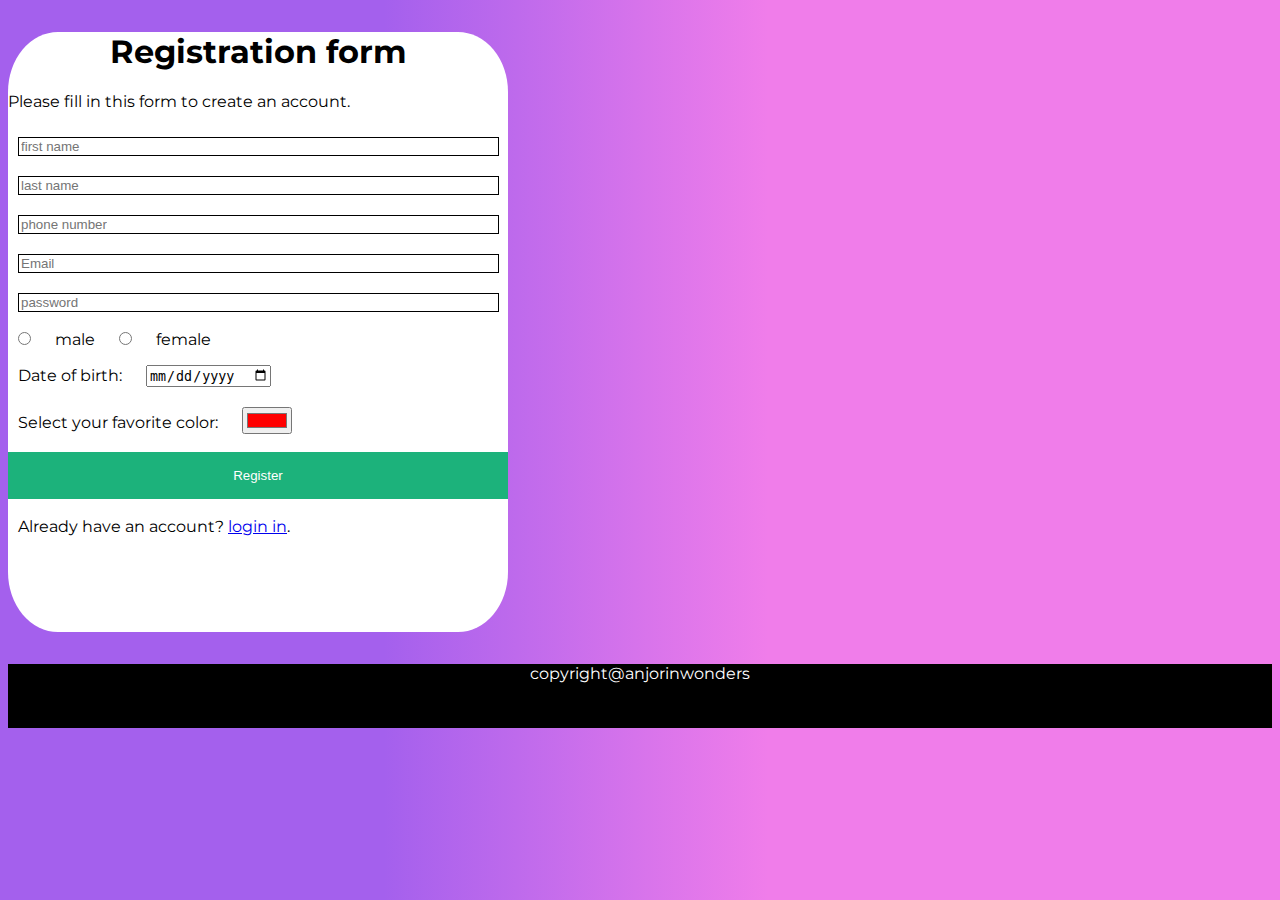
==== index.html @ fb11d4c4 "Add files via upload" ====
<!DOCTYPE html>
<html lang="en">
<head>
    <meta charset="UTF-8">
    <meta http-equiv="X-UA-Compatible" content="IE=edge">
    <meta name="viewport" content="width=device-width, initial-scale=1.0">
    <title>Registration page</title>
    <link href="https://fonts.googleapis.com/css2?family=Courgette&family=Montserrat:ital,wght@0,100;0,200;0,300;0,400;0,700;0,800;0,900;1,100;1,200;1,700&family=Ubuntu:ital,wght@0,300;0,400;0,500;0,700;1,300;1,400;1,500;1,700&display=swap" rel="stylesheet">
    <link href="https://cdn.jsdelivr.net/npm/bootstrap@5.2.0/dist/css/bootstrap.min.css" rel="stylesheet" integrity="sha384-gH2yIJqKdNHPEq0n4Mqa/HGKIhSkIHeL5AyhkYV8i59U5AR6csBvApHHNl/vI1Bx" crossorigin="anonymous">
    <link href="styles.css" rel="stylesheet" type="text/css" />
    <link rel="stylesheet" href="https://cdnjs.cloudflare.com/ajax/libs/font-awesome/6.1.2/css/all.min.css">
  
  
    <script src="https://cdn.jsdelivr.net/npm/@popperjs/core@2.11.5/dist/umd/popper.min.js" integrity="sha384-Xe+8cL9oJa6tN/veChSP7q+mnSPaj5Bcu9mPX5F5xIGE0DVittaqT5lorf0EI7Vk" crossorigin="anonymous"></script>
    <script src="https://cdn.jsdelivr.net/npm/bootstrap@5.2.0/dist/js/bootstrap.min.js" integrity="sha384-ODmDIVzN+pFdexxHEHFBQH3/9/vQ9uori45z4JjnFsRydbmQbmL5t1tQ0culUzyK" crossorigin="anonymous"></script>
</head>
<body>
<form action="">
    <div class="container">
    <h1>Registration form</h1>
    <p>Please fill in this form to create an account.</p>
    <input class="box" type="text" placeholder="first name" required><br>
    <input class="box" type="text" placeholder="last name" required><br>
    <input class="box"type="number" placeholder="phone number" required><br>
    <input class="box" type="email" placeholder="Email" required>
    <input class="box" type="password" placeholder="password" required>
    <input class="select"  type="radio" value="male" id="male" name="gender"required>
    <label class="select" for="male">male</label>
    <input class="select" type="radio" value="female" id="female" name="gender" required>
    <label class="select" for="male">female</label><br>
    <label class="select" for="birthday">Date of birth:</label>
    <input class="select" type="date" id="birthday" name="birthday" required><br>
    <label class="select" for="favcolor">Select your favorite color:</label>
    <input class="select" type="color" id="favcolor" name="favcolor" value="#ff0000" required><br>

    <button type="submit" class="registerbtn">Register</button>

   <p class="select">Already have an account? <a href="login.html">login in</a>.</p>
    </div>
    
</form>


<footer>
    <p>copyright@anjorinwonders</p>
</footer>
</body>
</html>
---- styles.css ----
body{
    background:linear-gradient(90deg,#A460ED 30%,#F07DEA 60%);
    font-family: montserrat;
}

h1{
    font-weight: 700;
    text-align: center;
}


.container{
    background-color: white;
    border-radius: 10%;
    height: 600px;
    width:500px;
    margin-top: 2rem;
    /* text-align: center; */

}

.box{
 border: 1.5px solid black;
 margin: 10px ;
 width: 95%;
 justify-items: center;
}

.select{
    margin: 10px;
}

.registerbtn {
    background-color: #04AA6D;
    color: white;
    padding: 16px 20px;
    margin: 8px 0;
    border: none;
    cursor: pointer;
    width: 100%;
    opacity: 0.9;
  }

  .registerbtn:hover{
    background:linear-gradient(90deg,#A460ED 30%,#F07DEA 60%);
  }

  footer{
    text-align: center;
    background-color: black;
    color: white;
    margin-top: 2rem;
    height:4rem;

  }

  @media (max-width:600px) {
    .container{
        background-color: white;
        border-radius: 5%;
        height: 710px;
        width:300px;
        margin-top: 2rem;
  }
}
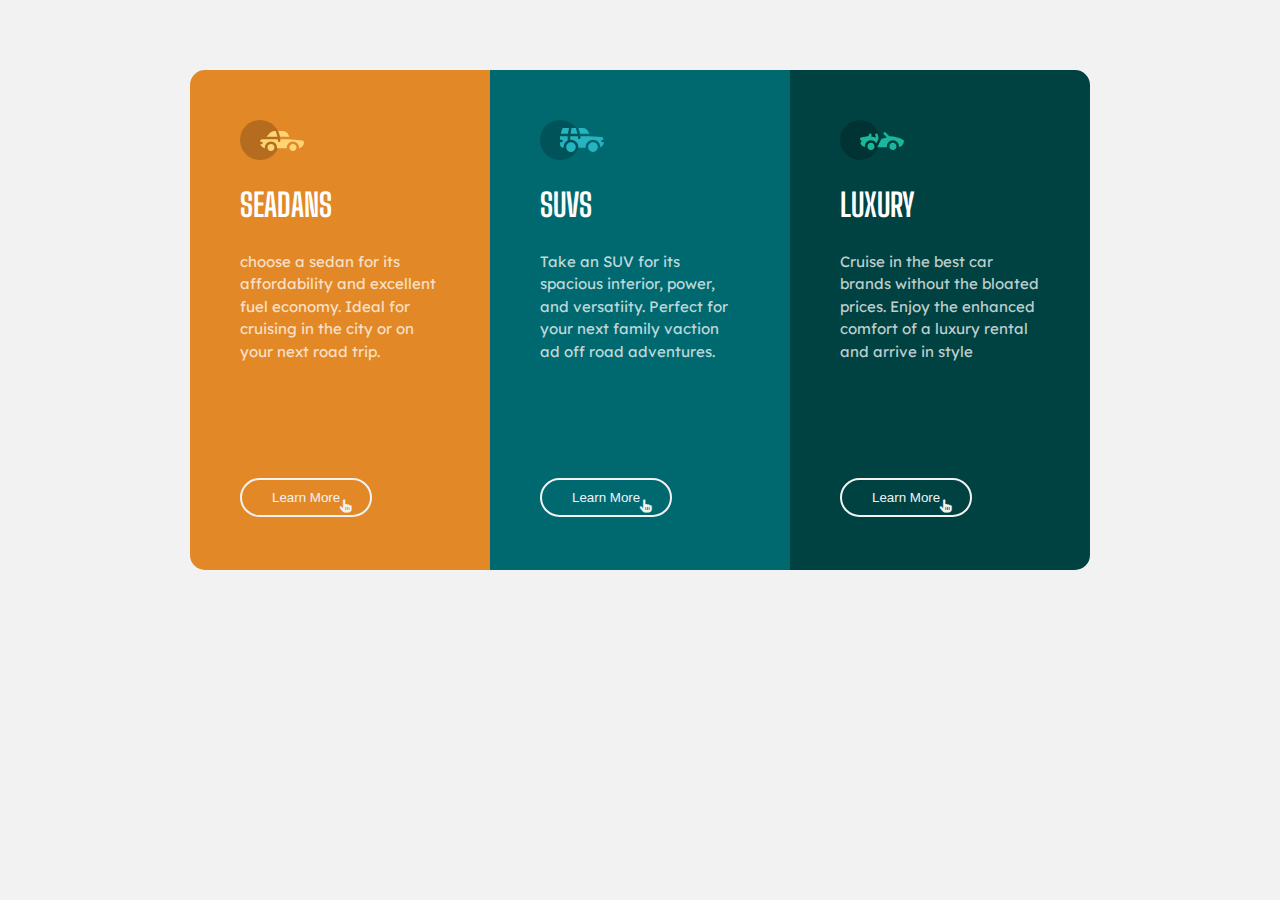
==== commit 00a4b739: "Add files via upload" ====
--- a/index.html
+++ b/index.html
@@ -1,48 +1,38 @@
-<!DOCTYPE html>
 <html lang="en">
 <head>
     <meta charset="UTF-8">
     <meta http-equiv="X-UA-Compatible" content="IE=edge">
     <meta name="viewport" content="width=device-width, initial-scale=1.0">
-    <title>Registration page</title>
-    <link href="https://fonts.googleapis.com/css2?family=Courgette&family=Montserrat:ital,wght@0,100;0,200;0,300;0,400;0,700;0,800;0,900;1,100;1,200;1,700&family=Ubuntu:ital,wght@0,300;0,400;0,500;0,700;1,300;1,400;1,500;1,700&display=swap" rel="stylesheet">
-    <link href="https://cdn.jsdelivr.net/npm/bootstrap@5.2.0/dist/css/bootstrap.min.css" rel="stylesheet" integrity="sha384-gH2yIJqKdNHPEq0n4Mqa/HGKIhSkIHeL5AyhkYV8i59U5AR6csBvApHHNl/vI1Bx" crossorigin="anonymous">
-    <link href="styles.css" rel="stylesheet" type="text/css" />
+    <title>Document</title>
+    <link href="https://fonts.googleapis.com/css2?family=Big+Shoulders+Display:wght@700&family=Courgette&family=Lexend+Deca&family=Montserrat:ital,wght@0,100;0,200;0,300;0,400;0,700;0,800;0,900;1,100;1,200;1,700&family=Ubuntu:ital,wght@0,300;0,400;0,500;0,700;1,300;1,400;1,500;1,700&display=swap" rel="stylesheet">
+    <link rel="stylesheet" href="styles.css">
     <link rel="stylesheet" href="https://cdnjs.cloudflare.com/ajax/libs/font-awesome/6.1.2/css/all.min.css">
-  
-  
-    <script src="https://cdn.jsdelivr.net/npm/@popperjs/core@2.11.5/dist/umd/popper.min.js" integrity="sha384-Xe+8cL9oJa6tN/veChSP7q+mnSPaj5Bcu9mPX5F5xIGE0DVittaqT5lorf0EI7Vk" crossorigin="anonymous"></script>
-    <script src="https://cdn.jsdelivr.net/npm/bootstrap@5.2.0/dist/js/bootstrap.min.js" integrity="sha384-ODmDIVzN+pFdexxHEHFBQH3/9/vQ9uori45z4JjnFsRydbmQbmL5t1tQ0culUzyK" crossorigin="anonymous"></script>
 </head>
 <body>
-<form action="">
-    <div class="container">
-    <h1>Registration form</h1>
-    <p>Please fill in this form to create an account.</p>
-    <input class="box" type="text" placeholder="first name" required><br>
-    <input class="box" type="text" placeholder="last name" required><br>
-    <input class="box"type="number" placeholder="phone number" required><br>
-    <input class="box" type="email" placeholder="Email" required>
-    <input class="box" type="password" placeholder="password" required>
-    <input class="select"  type="radio" value="male" id="male" name="gender"required>
-    <label class="select" for="male">male</label>
-    <input class="select" type="radio" value="female" id="female" name="gender" required>
-    <label class="select" for="male">female</label><br>
-    <label class="select" for="birthday">Date of birth:</label>
-    <input class="select" type="date" id="birthday" name="birthday" required><br>
-    <label class="select" for="favcolor">Select your favorite color:</label>
-    <input class="select" type="color" id="favcolor" name="favcolor" value="#ff0000" required><br>
-
-    <button type="submit" class="registerbtn">Register</button>
-
-   <p class="select">Already have an account? <a href="login.html">login in</a>.</p>
-    </div>
-    
-</form>
-
-
-<footer>
-    <p>copyright@anjorinwonders</p>
-</footer>
+    <div class="flex-container">
+        <div class="box-1">
+            <svg width="64" height="40" xmlns="http://www.w3.org/2000/svg"><g fill="none" fill-rule="evenodd"><circle fill="#000" opacity=".201" cx="20" cy="20" r="20"/><path d="M52.936 24.11c1.942 0 3.517 1.542 3.517 3.445 0 1.903-1.575 3.445-3.517 3.445s-3.516-1.542-3.516-3.445c0-1.903 1.574-3.445 3.516-3.445zm-21.957 0c1.942 0 3.517 1.542 3.517 3.445 0 1.903-1.575 3.445-3.517 3.445s-3.516-1.542-3.516-3.445c0-1.903 1.574-3.445 3.516-3.445zm6.948-4.848v1.429c0 .716.61 1.293 1.348 1.259a1.295 1.295 0 001.225-1.295v-1.393h8.256l13.483 1.313c.956.093 1.676.881 1.676 1.814 0 2.89-2.126 5.303-4.926 5.819.397-3.557-2.458-6.62-6.053-6.62-3.646 0-6.504 3.14-6.039 6.723h-9.879c.466-3.588-2.397-6.722-6.039-6.722-3.595 0-6.45 3.062-6.052 6.62-2.14-.398-3.916-1.912-4.61-3.931h1.142c.731 0 1.32-.598 1.285-1.322-.033-.678-.629-1.2-1.322-1.2H20v-.251c0-1.274 1.066-2.243 2.306-2.243h15.62zM42.59 11c2.645 0 4.99 1.556 5.972 3.963l.726 1.779H40.17L38.413 11h4.178zm-6.865 0l1.758 5.741H26.505l3.357-3.654A6.502 6.502 0 0134.644 11h1.082z" fill="#FFD473" fill-rule="nonzero"/></g></svg>
+            <h1>SEADANS</h1>
+            <p>choose a sedan for its affordability and excellent fuel economy.
+                Ideal for cruising in the city or on your next road trip.
+            </p>
+            <button class="button button1">Learn More<i class="fa-solid fa-hand-pointer"></i></button>
+        </div>
+        <div class="box-2">
+            <svg width="64" height="40" xmlns="http://www.w3.org/2000/svg"><g fill="none" fill-rule="evenodd"><circle fill="#000" opacity=".201" cx="20" cy="20" r="20"/><path d="M31.002 22.358c2.917 0 5.18 2.593 4.762 5.506a4.828 4.828 0 01-2.962 3.778 4.797 4.797 0 01-5.3-1.165c-1.188-1.26-1.235-2.613-1.263-2.613-.42-2.924 1.857-5.506 4.763-5.506zm22 0c3.457 0 5.798 3.567 4.41 6.744A4.816 4.816 0 0152.3 31.94a4.826 4.826 0 01-4.06-4.077c-.42-2.915 1.846-5.506 4.762-5.506zm-15.04-6.083v1.462a1.29 1.29 0 001.352 1.29c.693-.033 1.227-.631 1.227-1.326v-1.426h8.3l13.056.716a1.29 1.29 0 011.164.917c.27.895.446 1.477.563 1.87h-1.047c-.694 0-1.291.534-1.324 1.228a1.29 1.29 0 001.288 1.352h1.445c-.164 2.225-1.57 4.193-3.6 5.05.13-4.212-3.255-7.63-7.384-7.63-4.317 0-7.762 3.718-7.358 8.086h-7.285c.43-4.655-3.503-8.531-8.131-8.046v-3.543h7.734zm-10.312 0v4.308a7.4 7.4 0 00-4.006 7.274 3.874 3.874 0 01-3.642-3.864v-1.635h1.46a1.29 1.29 0 000-2.58h-1.461v-3.213l.003-.29h7.646zm14.986-8.196c2.65 0 5 1.592 5.984 4.055l.63 1.579a5.525 5.525 0 01-.065-.004l-.026-.002-.034-.002-.022-.002a4.178 4.178 0 00-.224-.006l-.098-.001h-.039l-.136-.001h-.052l-.326-.001H40.211L38.528 8.08zm-13.632 0l-1.122 5.616h-7.144l1.47-4.71a1.29 1.29 0 011.231-.906h5.565zm6.832 0l1.683 5.615h-7.007l1.121-5.615h4.203z" fill="#26B5C0" fill-rule="nonzero"/></g></svg>
+            <h1>SUVS</h1>
+            <p>Take an SUV for its spacious interior, power, and versatiity.
+               Perfect for your next family vaction ad off road adventures.
+            </p>
+            <button class="button button2">Learn More<i class="fa-solid fa-hand-pointer"></i></button>
+        </div>
+        <div class="box-3">
+            <svg width="64" height="40" xmlns="http://www.w3.org/2000/svg"><g fill="none" fill-rule="evenodd"><circle fill="#000" opacity=".201" cx="20" cy="20" r="20"/><path d="M30.98 22.835c1.941 0 3.516 1.604 3.516 3.583 0 1.978-1.575 3.582-3.517 3.582s-3.516-1.604-3.516-3.582c0-1.979 1.574-3.583 3.516-3.583zm21.956 0c1.942 0 3.517 1.604 3.517 3.583 0 1.978-1.575 3.582-3.517 3.582s-3.516-1.604-3.516-3.582c0-1.979 1.574-3.583 3.516-3.583zm-9.143-10.45a1.27 1.27 0 011.819 0l3.715 3.784c4.444-.115 9.7 1.142 13.964 3.753.387.237.624.664.624 1.124 0 3.006-2.126 5.514-4.926 6.05.397-3.698-2.458-6.882-6.053-6.882-3.646 0-6.504 3.264-6.039 6.99h-9.669c.76-1.544.993-2.026 1.337-2.711l.082-.162c.421-.835 1.056-2.07 2.883-5.65 1.68-.023 3.47-.408 5.247-1.403l-2.984-3.04a1.328 1.328 0 010-1.854zm-7.68 1.064c.683-.2 1.395.202 1.592.898l.749 2.652a3.46 3.46 0 01-.247 2.51l-1.733 3.395-.216.424c-1.07-1.89-3.06-3.114-5.279-3.114-3.595 0-6.45 3.184-6.052 6.885-1.832-.347-3.414-1.537-4.278-3.276a1.331 1.331 0 01.117-1.376l.955-1.303-1.325-1.295c-.751-.735-.376-2.024.64-2.231l6.614-1.346.13-.026c.092-.019.145-.03.157-.031.314-.146 1.07-.591 1.07-1.506 0-.734.592-1.327 1.316-1.31.712.016 1.268.662 1.256 1.388a4.11 4.11 0 01-.348 1.611 22.69 22.69 0 014.7 1.146l-.7-2.473a1.314 1.314 0 01.882-1.622z" fill="#19B89D" fill-rule="nonzero"/></g></svg>
+            <h1>LUXURY</h1>
+            <p>Cruise in the best car brands without the bloated prices.
+                Enjoy the enhanced comfort of  a luxury rental and arrive in style</p>
+            <button class="button button3">Learn More<i class="fa-solid fa-hand-pointer"></i></button>
+        </div>  
+      </div>
 </body>
 </html>--- a/styles.css
+++ b/styles.css
@@ -1,65 +1,103 @@
 body{
-    background:linear-gradient(90deg,#A460ED 30%,#F07DEA 60%);
-    font-family: montserrat;
+    background-color: hsl(0, 0%, 95%);
 }
 
 h1{
-    font-weight: 700;
-    text-align: center;
+    font-family: 'Big Shoulders Display', cursive;
+    color: white;
+}
+
+p{
+    font-family: 'Lexend Deca', sans-serif;
+    font-size: 15px;
+    color:hsla(0, 0%, 100%, 0.75)
+
+}
+
+.flex-container{
+    display: flex;
+    flex-direction: row;
+    justify-content: center;
+    align-items: center;
+    margin-top: 70px;
 }
 
 
-.container{
-    background-color: white;
-    border-radius: 10%;
-    height: 600px;
-    width:500px;
-    margin-top: 2rem;
-    /* text-align: center; */
 
+.box-1{
+    height: 400px;
+    width: 200px;
+    background-color: hsl(31, 77%, 52%);
+    border-radius: 15px 0 0 15px;
+    padding: 50px;
+    line-height: 1.5;
+    
 }
 
-.box{
- border: 1.5px solid black;
- margin: 10px ;
- width: 95%;
- justify-items: center;
+.box-2{
+    height: 400px;
+    width: 200px;
+    background-color:hsl(184, 100%, 22%);
+    padding: 50px;
+    line-height: 1.5;
 }
 
-.select{
-    margin: 10px;
+.box-3{
+    height: 400px;
+    width: 200px;
+    background-color:hsl(179, 100%, 13%);
+    border-radius:0 15px 15px 0;
+    padding: 50px;
+    line-height: 1.5;
 }
 
-.registerbtn {
-    background-color: #04AA6D;
-    color: white;
-    padding: 16px 20px;
-    margin: 8px 0;
-    border: none;
-    cursor: pointer;
-    width: 100%;
-    opacity: 0.9;
-  }
+.button1{
+  border: 2px solid hsl(0, 0%, 95%);
+  color:hsl(0, 0%, 95%);
+  background-color: hsl(31, 77%, 52%);
+  border-radius:25px;
+  text-align: center;
+  padding: 10px 30px;
+  margin: 100px 0px 10px 0px;
+}
 
-  .registerbtn:hover{
-    background:linear-gradient(90deg,#A460ED 30%,#F07DEA 60%);
-  }
+.button2{
+    border: 2px solid hsl(0, 0%, 95%);
+    color:hsl(0, 0%, 95%);
+    background-color:hsl(184, 100%, 22%);
+    border-radius:25px;
+    text-align: center;
+    padding: 10px 30px;
+    margin: 100px 0px 10px 0px;
+}
 
-  footer{
+.button3{
+    border: 2px solid hsl(0, 0%, 95%);
+    color:hsl(0, 0%, 95%);
+    background-color:hsl(179, 100%, 13%);
+    border-radius:25px;
     text-align: center;
-    background-color: black;
-    color: white;
-    margin-top: 2rem;
-    height:4rem;
+    padding: 10px 30px;
+    margin: 100px 0px 10px 0px;
+}
+.fa-hand-pointer{
+    position: absolute;
+    color:hsl(0, 0%, 95%);
+    align-self: center;
+    margin-top:17px;
+    
+ }
 
-  }
 
-  @media (max-width:600px) {
-    .container{
-        background-color: white;
-        border-radius: 5%;
-        height: 710px;
-        width:300px;
-        margin-top: 2rem;
-  }
+@media (max-width:600px) {
+    .flex-container{
+        display: flex;
+        flex-direction: column;
+        justify-content: center;
+        align-items: center;
+        margin-top: 20px; 
+    }
+    .box-1,.box-2,.box-3{
+        border-radius: 15px;
+    }
 }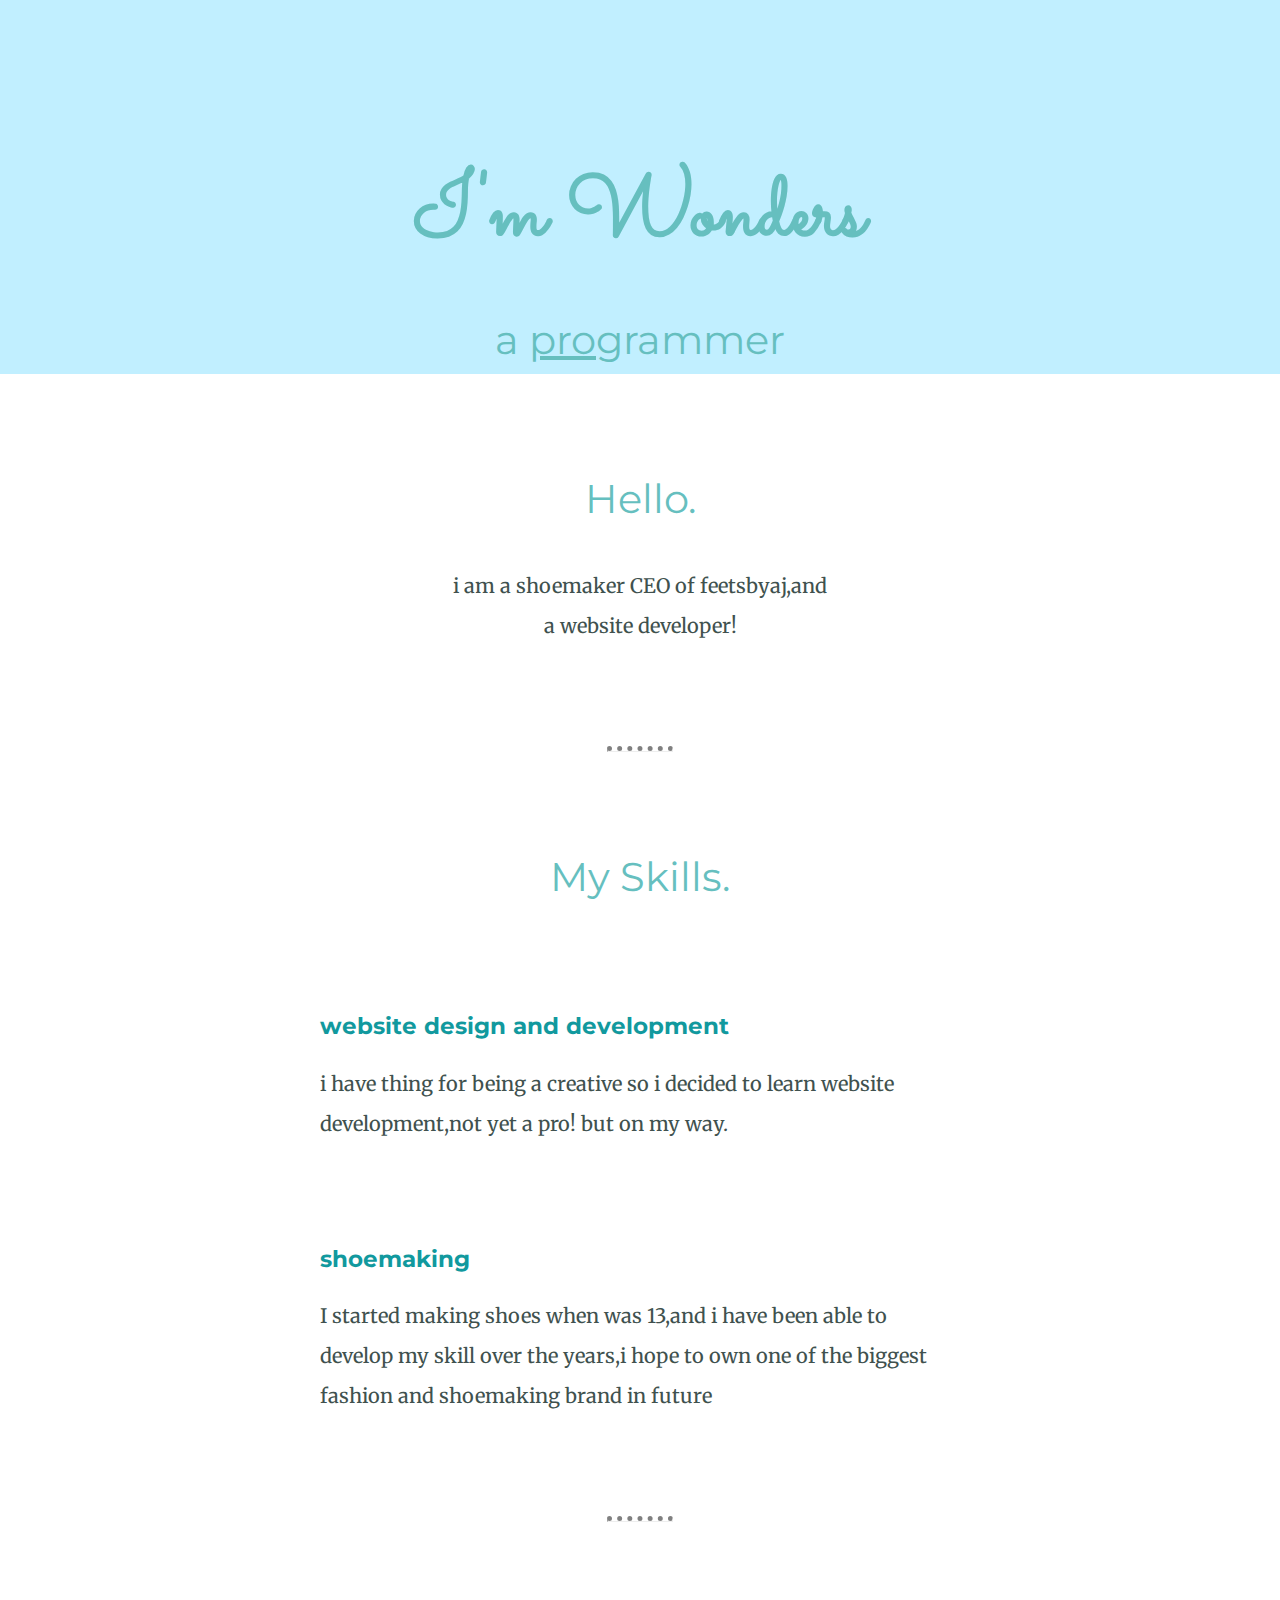
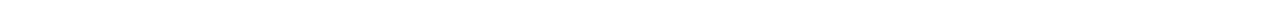
==== commit efb37ac4: "Add files via upload" ====
--- a/index.html
+++ b/index.html
@@ -1,38 +1,45 @@
-<html lang="en">
+<!DOCTYPE html>
+<html lang="en" dir="ltr">
+
 <head>
-    <meta charset="UTF-8">
-    <meta http-equiv="X-UA-Compatible" content="IE=edge">
-    <meta name="viewport" content="width=device-width, initial-scale=1.0">
-    <title>Document</title>
-    <link href="https://fonts.googleapis.com/css2?family=Big+Shoulders+Display:wght@700&family=Courgette&family=Lexend+Deca&family=Montserrat:ital,wght@0,100;0,200;0,300;0,400;0,700;0,800;0,900;1,100;1,200;1,700&family=Ubuntu:ital,wght@0,300;0,400;0,500;0,700;1,300;1,400;1,500;1,700&display=swap" rel="stylesheet">
-    <link rel="stylesheet" href="styles.css">
-    <link rel="stylesheet" href="https://cdnjs.cloudflare.com/ajax/libs/font-awesome/6.1.2/css/all.min.css">
+  <meta charset="utf-8">
+  <title>Anjorin Wonders</title>
+  <link rel="stylesheet" href="style.css">
+  <link rel="icon" href="favicon.ico">
+  <link rel="preconnect" href="https://fonts.googleapis.com">
+  <link rel="preconnect" href="https://fonts.gstatic.com" crossorigin>
+  <link href="https://fonts.googleapis.com/css2?family=Merriweather&family=Montserrat&family=Sacramento&display=swap" rel="stylesheet">
 </head>
+
 <body>
-    <div class="flex-container">
-        <div class="box-1">
-            <svg width="64" height="40" xmlns="http://www.w3.org/2000/svg"><g fill="none" fill-rule="evenodd"><circle fill="#000" opacity=".201" cx="20" cy="20" r="20"/><path d="M52.936 24.11c1.942 0 3.517 1.542 3.517 3.445 0 1.903-1.575 3.445-3.517 3.445s-3.516-1.542-3.516-3.445c0-1.903 1.574-3.445 3.516-3.445zm-21.957 0c1.942 0 3.517 1.542 3.517 3.445 0 1.903-1.575 3.445-3.517 3.445s-3.516-1.542-3.516-3.445c0-1.903 1.574-3.445 3.516-3.445zm6.948-4.848v1.429c0 .716.61 1.293 1.348 1.259a1.295 1.295 0 001.225-1.295v-1.393h8.256l13.483 1.313c.956.093 1.676.881 1.676 1.814 0 2.89-2.126 5.303-4.926 5.819.397-3.557-2.458-6.62-6.053-6.62-3.646 0-6.504 3.14-6.039 6.723h-9.879c.466-3.588-2.397-6.722-6.039-6.722-3.595 0-6.45 3.062-6.052 6.62-2.14-.398-3.916-1.912-4.61-3.931h1.142c.731 0 1.32-.598 1.285-1.322-.033-.678-.629-1.2-1.322-1.2H20v-.251c0-1.274 1.066-2.243 2.306-2.243h15.62zM42.59 11c2.645 0 4.99 1.556 5.972 3.963l.726 1.779H40.17L38.413 11h4.178zm-6.865 0l1.758 5.741H26.505l3.357-3.654A6.502 6.502 0 0134.644 11h1.082z" fill="#FFD473" fill-rule="nonzero"/></g></svg>
-            <h1>SEADANS</h1>
-            <p>choose a sedan for its affordability and excellent fuel economy.
-                Ideal for cruising in the city or on your next road trip.
-            </p>
-            <button class="button button1">Learn More<i class="fa-solid fa-hand-pointer"></i></button>
-        </div>
-        <div class="box-2">
-            <svg width="64" height="40" xmlns="http://www.w3.org/2000/svg"><g fill="none" fill-rule="evenodd"><circle fill="#000" opacity=".201" cx="20" cy="20" r="20"/><path d="M31.002 22.358c2.917 0 5.18 2.593 4.762 5.506a4.828 4.828 0 01-2.962 3.778 4.797 4.797 0 01-5.3-1.165c-1.188-1.26-1.235-2.613-1.263-2.613-.42-2.924 1.857-5.506 4.763-5.506zm22 0c3.457 0 5.798 3.567 4.41 6.744A4.816 4.816 0 0152.3 31.94a4.826 4.826 0 01-4.06-4.077c-.42-2.915 1.846-5.506 4.762-5.506zm-15.04-6.083v1.462a1.29 1.29 0 001.352 1.29c.693-.033 1.227-.631 1.227-1.326v-1.426h8.3l13.056.716a1.29 1.29 0 011.164.917c.27.895.446 1.477.563 1.87h-1.047c-.694 0-1.291.534-1.324 1.228a1.29 1.29 0 001.288 1.352h1.445c-.164 2.225-1.57 4.193-3.6 5.05.13-4.212-3.255-7.63-7.384-7.63-4.317 0-7.762 3.718-7.358 8.086h-7.285c.43-4.655-3.503-8.531-8.131-8.046v-3.543h7.734zm-10.312 0v4.308a7.4 7.4 0 00-4.006 7.274 3.874 3.874 0 01-3.642-3.864v-1.635h1.46a1.29 1.29 0 000-2.58h-1.461v-3.213l.003-.29h7.646zm14.986-8.196c2.65 0 5 1.592 5.984 4.055l.63 1.579a5.525 5.525 0 01-.065-.004l-.026-.002-.034-.002-.022-.002a4.178 4.178 0 00-.224-.006l-.098-.001h-.039l-.136-.001h-.052l-.326-.001H40.211L38.528 8.08zm-13.632 0l-1.122 5.616h-7.144l1.47-4.71a1.29 1.29 0 011.231-.906h5.565zm6.832 0l1.683 5.615h-7.007l1.121-5.615h4.203z" fill="#26B5C0" fill-rule="nonzero"/></g></svg>
-            <h1>SUVS</h1>
-            <p>Take an SUV for its spacious interior, power, and versatiity.
-               Perfect for your next family vaction ad off road adventures.
-            </p>
-            <button class="button button2">Learn More<i class="fa-solid fa-hand-pointer"></i></button>
-        </div>
-        <div class="box-3">
-            <svg width="64" height="40" xmlns="http://www.w3.org/2000/svg"><g fill="none" fill-rule="evenodd"><circle fill="#000" opacity=".201" cx="20" cy="20" r="20"/><path d="M30.98 22.835c1.941 0 3.516 1.604 3.516 3.583 0 1.978-1.575 3.582-3.517 3.582s-3.516-1.604-3.516-3.582c0-1.979 1.574-3.583 3.516-3.583zm21.956 0c1.942 0 3.517 1.604 3.517 3.583 0 1.978-1.575 3.582-3.517 3.582s-3.516-1.604-3.516-3.582c0-1.979 1.574-3.583 3.516-3.583zm-9.143-10.45a1.27 1.27 0 011.819 0l3.715 3.784c4.444-.115 9.7 1.142 13.964 3.753.387.237.624.664.624 1.124 0 3.006-2.126 5.514-4.926 6.05.397-3.698-2.458-6.882-6.053-6.882-3.646 0-6.504 3.264-6.039 6.99h-9.669c.76-1.544.993-2.026 1.337-2.711l.082-.162c.421-.835 1.056-2.07 2.883-5.65 1.68-.023 3.47-.408 5.247-1.403l-2.984-3.04a1.328 1.328 0 010-1.854zm-7.68 1.064c.683-.2 1.395.202 1.592.898l.749 2.652a3.46 3.46 0 01-.247 2.51l-1.733 3.395-.216.424c-1.07-1.89-3.06-3.114-5.279-3.114-3.595 0-6.45 3.184-6.052 6.885-1.832-.347-3.414-1.537-4.278-3.276a1.331 1.331 0 01.117-1.376l.955-1.303-1.325-1.295c-.751-.735-.376-2.024.64-2.231l6.614-1.346.13-.026c.092-.019.145-.03.157-.031.314-.146 1.07-.591 1.07-1.506 0-.734.592-1.327 1.316-1.31.712.016 1.268.662 1.256 1.388a4.11 4.11 0 01-.348 1.611 22.69 22.69 0 014.7 1.146l-.7-2.473a1.314 1.314 0 01.882-1.622z" fill="#19B89D" fill-rule="nonzero"/></g></svg>
-            <h1>LUXURY</h1>
-            <p>Cruise in the best car brands without the bloated prices.
-                Enjoy the enhanced comfort of  a luxury rental and arrive in style</p>
-            <button class="button button3">Learn More<i class="fa-solid fa-hand-pointer"></i></button>
-        </div>  
+  <div class="topcontainer">
+    <h1>I'm Wonders</h1>
+    <h2>a <span class="pro"><u>pro</u></span>grammer</h2>
+
+  </div>
+  <div class="middle-container">
+    <div class="profile">
+      
+      <h2>Hello.</h2>
+      <p class="intro">i am a shoemaker CEO of feetsbyaj,and a website developer!</p>
+    </div>
+    <hr>
+    <div class="skills">
+      <h2>My Skills.</h2>
+      <div class="skill-row">
+        
+        <h3>website design and development</h3>
+        <p>i have thing for being a creative so i decided to learn website development,not yet a pro! but on my way.</p>
       </div>
+      <div class="skill-row">
+        
+        <h3>shoemaking</h3>
+        <p>I started making shoes when was 13,and i have been able to develop my skill over the years,i hope to own one of the biggest fashion and shoemaking brand in future</p>
+      </div>
+    </div>
+    <hr>
+   
+
 </body>
-</html>+
+</html>
--- a/style.css
+++ b/style.css
@@ -0,0 +1,148 @@
+body {
+    color: #40514E;
+    margin: 0;
+    text-align: center;
+    font-family: 'Merriweather', serif;
+    font-size: 20px;
+  }
+  
+  h1{
+  margin: 50px auto 0 auto;
+  font-family: 'Sacramento', cursive;
+  font-size: 5.625rem;
+  color: #66BFBF;
+  }
+  
+  h2 {
+    font-family: 'Montserrat', sans-serif;
+    font-size: 2.5rem;
+    font-weight: normal;
+    color: #66BFBF;
+    padding-bottom: 10px;
+  
+  }
+  
+  h3 {
+    font-family: 'Montserrat', sans-serif;
+    color: #11999E;
+    }
+  
+    hr{
+      border-top: 5px dotted;
+      width: 5%;
+      color: grey;
+      margin: 100px auto;
+    }
+  
+  p{
+    line-height: 2;
+  }
+  
+  a{
+   color: #11999E;
+   font-family: 'Montserrat', sans-serif;
+   margin: 10px 20px;
+   text-decoration: none;
+  }
+  
+  a:hover{
+    color: #EAF6F6
+  }
+  
+  .skill-row{
+    width: 50%;
+    margin:100px auto 100px auto;
+    text-align:left;
+  
+  }
+  
+  .topcontainer {
+    background-color: #C1EFFF;
+    position: relative;
+    padding-top: 100px;
+  }
+  
+  .middle-container {
+    margin: 100px auto;
+  }
+  
+  .bottom-container {
+    background-color: #66BFBF;
+    padding: 50px 0 20px;
+  }
+  
+  .top-cloud {
+    position: absolute;
+    right: 300px;
+    top: 40px;
+  }
+  
+  .bottom-cloud {
+    position: absolute;
+    left: 250px;
+    bottom: 300px;
+  }
+  
+  .intro{
+    width: 30%;
+    margin: auto;
+  }
+  
+  .footer-link{
+    color: #11999E;
+  }
+  .profilepics{
+    width: 25%;
+  }
+  .code-ing{
+    width: 25%;
+    float: left;
+    margin-right: 30px;
+    border-radius: 50%;
+  }
+  .shoe-making{
+    width: 25%;
+    float: right;
+    margin-right: 30px;
+    border-radius: 50%;
+  }
+  
+  .contact-message{
+    width: 40%;
+    margin:40px auto 60px;
+  }
+  
+  .copyright{
+    color:#EAF6F6;
+    font-size: 0.75rem;
+    padding: 20px 0;
+  }
+  
+  
+  .btn {
+    background: #11cdd4;
+    background-image: -webkit-linear-gradient(top, #11cdd4, #11999e);
+    background-image: -moz-linear-gradient(top, #11cdd4, #11999e);
+    background-image: -ms-linear-gradient(top, #11cdd4, #11999e);
+    background-image: -o-linear-gradient(top, #11cdd4, #11999e);
+    background-image: linear-gradient(to bottom, #11cdd4, #11999e);
+    -webkit-border-radius: 8;
+    -moz-border-radius: 8;
+    border-radius: 8px;
+    font-family:'Montserrat', sans-serif;
+    color: #ffffff;
+    font-size: 20px;
+    padding: 10px 20px 10px 20px;
+    text-decoration: none;
+  }
+  
+  .btn:hover {
+    background: #30e3cb;
+    background-image: -webkit-linear-gradient(top, #30e3cb, #2bc4ad);
+    background-image: -moz-linear-gradient(top, #30e3cb, #2bc4ad);
+    background-image: -ms-linear-gradient(top, #30e3cb, #2bc4ad);
+    background-image: -o-linear-gradient(top, #30e3cb, #2bc4ad);
+    background-image: linear-gradient(to bottom, #30e3cb, #2bc4ad);
+    text-decoration: none;
+  }
+  